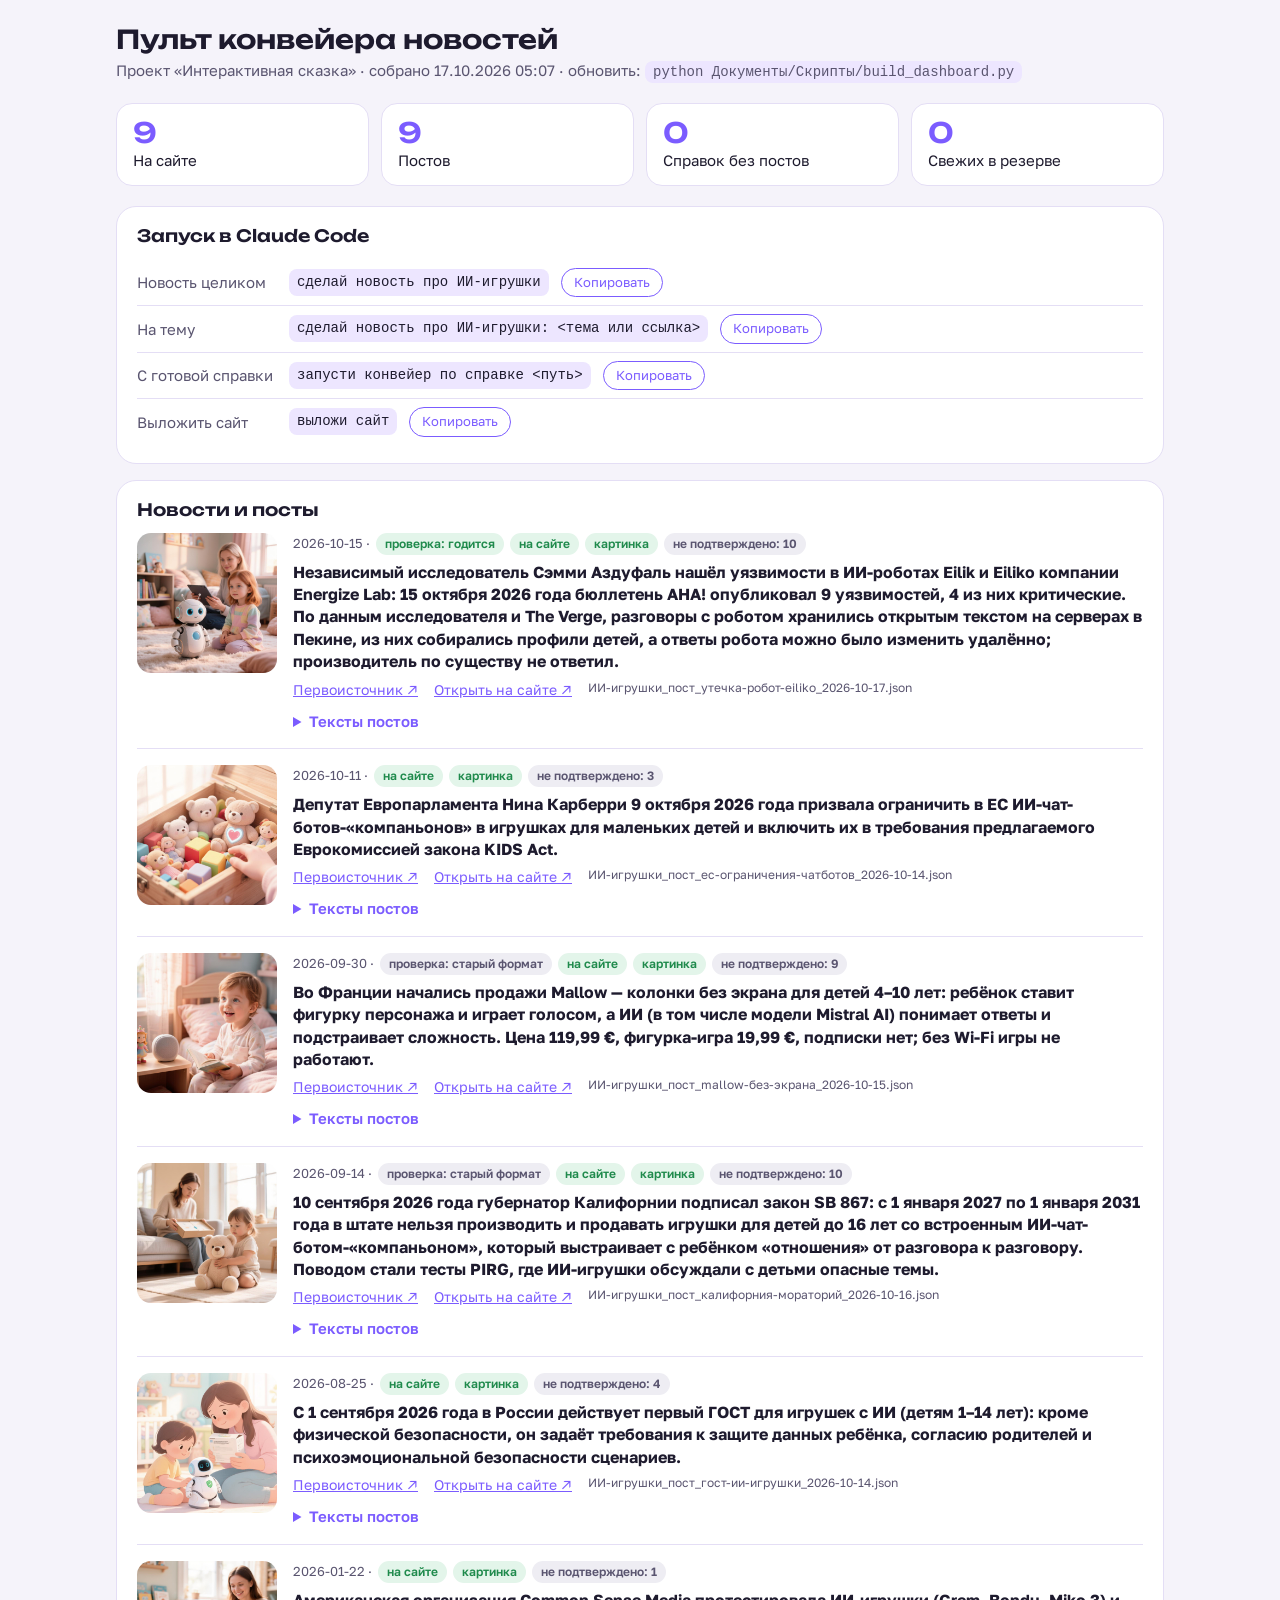
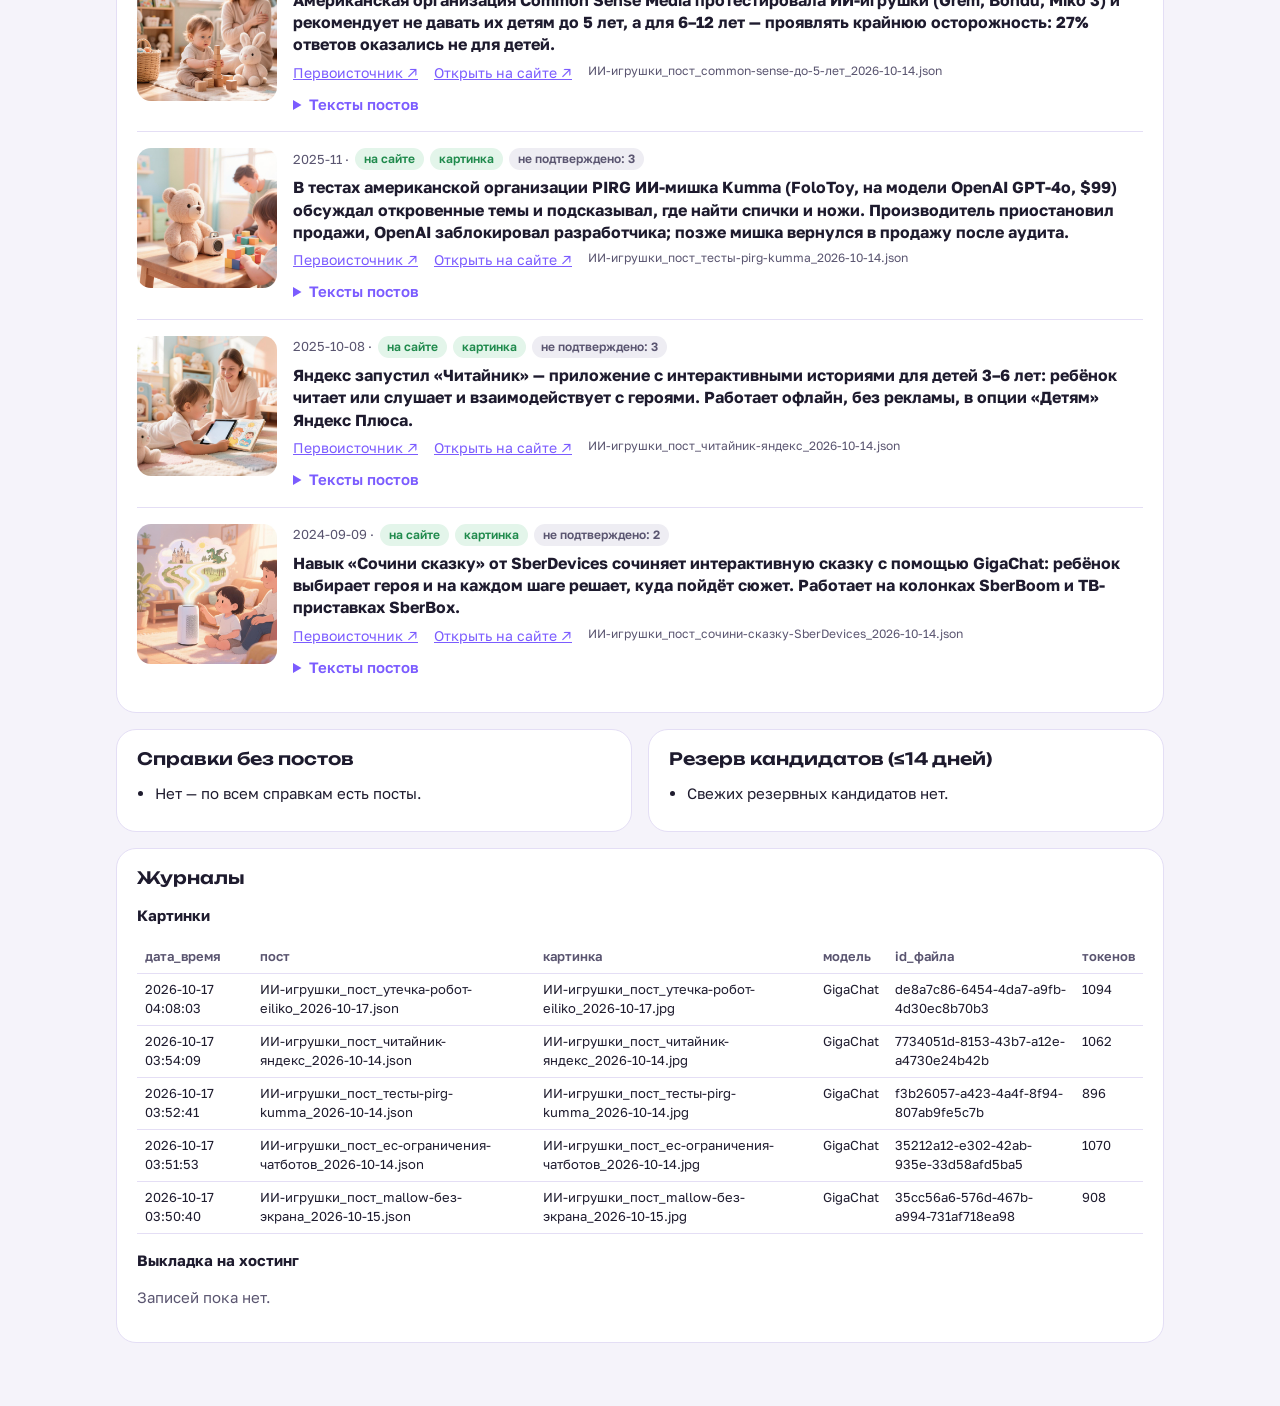
==== Разработка_Игрушка-джойстик/Результат/Пульт-конвейера.html @ ac9fbd94 "Конвейер новостей об ИИ-игрушках: агенты, скиллы, скрипты, сайт, пульт Co-Authored-By: Claude Opus 5" ====
<!doctype html>
<html lang="ru">
<head>
<meta charset="utf-8">
<meta name="viewport" content="width=device-width, initial-scale=1">
<title>Пульт конвейера новостей</title>
<link rel="preconnect" href="https://fonts.googleapis.com">
<link href="https://fonts.googleapis.com/css2?family=Golos+Text:wght@400;600&family=Unbounded:wght@600&display=swap" rel="stylesheet">
<style>
:root {
  --ink: #1E1B2E; --ink-soft: #5A5570; --paper: #FFFFFF; --mist: #F5F3FA; --line: #E4DEF5;
  --violet: #7B5CFF; --lav: #EDE6FF;
  --ok: #1F8A4C; --ok-bg: #E3F5EA; --warn: #9A5B00; --warn-bg: #FFF1D6; --bad: #B42318; --bad-bg: #FDE7E5;
  --muted-bg: #EEEDF3;
}
@media (prefers-color-scheme: dark) {
  :root {
    --ink: #ECE9F6; --ink-soft: #ABA5C2; --paper: #16141F; --mist: #1F1C2B; --line: #322E44;
    --violet: #A894FF; --lav: #2A2442;
    --ok: #6FD39A; --ok-bg: #173325; --warn: #F2C26B; --warn-bg: #3A2C12; --bad: #FF8A80; --bad-bg: #3D1A18; --muted-bg: #2A2737;
  }
}
* { box-sizing: border-box; }
body { margin: 0; background: var(--mist); color: var(--ink); font: 400 15px/1.5 "Golos Text", "Segoe UI", sans-serif; }
.wrap { max-width: 1080px; margin: 0 auto; padding: 24px 16px 48px; }
header h1 { font: 600 26px/1.2 "Unbounded", "Arial Black", sans-serif; margin: 0 0 4px; }
.muted, small, .file { color: var(--ink-soft); }
.file { font-size: 12px; }
.stats { display: grid; grid-template-columns: repeat(auto-fit, minmax(150px, 1fr)); gap: 12px; margin: 20px 0; }
.stat { background: var(--paper); border: 1px solid var(--line); border-radius: 16px; padding: 14px 16px; }
.stat b { display: block; font: 600 28px/1.1 "Unbounded", sans-serif; color: var(--violet); }
section { background: var(--paper); border: 1px solid var(--line); border-radius: 20px; padding: 18px 20px; margin: 16px 0; }
section > h2 { font: 600 17px/1.3 "Unbounded", sans-serif; margin: 0 0 12px; }
.cmd { display: flex; flex-wrap: wrap; align-items: center; gap: 8px 12px; padding: 8px 0; border-top: 1px solid var(--line); }
.cmd:first-of-type { border-top: 0; }
.cmd span { min-width: 140px; color: var(--ink-soft); }
code { background: var(--lav); padding: 3px 8px; border-radius: 8px; font-size: 14px; overflow-wrap: anywhere; }
.news { display: grid; grid-template-columns: 140px 1fr; gap: 16px; padding: 16px 0; border-top: 1px solid var(--line); }
.news:first-of-type { border-top: 0; padding-top: 0; }
.thumb { width: 140px; height: 140px; object-fit: cover; border-radius: 14px; display: block; }
.thumb--empty { display: grid; place-items: center; background: var(--muted-bg); color: var(--ink-soft); font-size: 13px; }
.news h3 { margin: 6px 0; font-size: 16px; line-height: 1.4; }
.news__meta { display: flex; flex-wrap: wrap; gap: 6px; align-items: center; font-size: 13px; color: var(--ink-soft); }
.news__links { display: flex; flex-wrap: wrap; gap: 6px 16px; font-size: 14px; }
a { color: var(--violet); }
.pill { display: inline-block; padding: 2px 9px; border-radius: 999px; font-size: 12px; font-weight: 600; white-space: nowrap; }
.pill--ok { background: var(--ok-bg); color: var(--ok); }
.pill--warn { background: var(--warn-bg); color: var(--warn); }
.pill--bad { background: var(--bad-bg); color: var(--bad); }
.pill--muted { background: var(--muted-bg); color: var(--ink-soft); }
details { margin-top: 10px; }
summary { cursor: pointer; color: var(--violet); font-weight: 600; }
.platform { margin-top: 10px; border: 1px solid var(--line); border-radius: 12px; overflow: hidden; }
.platform__head { display: flex; align-items: center; gap: 10px; padding: 8px 12px; background: var(--mist); }
.platform__head .copy { margin-left: auto; }
.platform__text { margin: 0; padding: 12px; white-space: pre-wrap; font: inherit; font-size: 14px; max-height: 320px; overflow: auto; }
.copy { font: inherit; font-size: 13px; padding: 4px 12px; border-radius: 999px; border: 1px solid var(--violet); background: transparent; color: var(--violet); cursor: pointer; }
.copy:hover { background: var(--lav); }
.copy.done { background: var(--violet); color: var(--paper); }
ul.list { margin: 0; padding-left: 18px; } ul.list li { margin: 8px 0; }
.cols { display: grid; grid-template-columns: 1fr 1fr; gap: 16px; }
.cols section { margin: 0; }
.table { overflow-x: auto; }
table { border-collapse: collapse; width: 100%; font-size: 13px; }
th, td { text-align: left; padding: 6px 8px; border-bottom: 1px solid var(--line); vertical-align: top; }
th { color: var(--ink-soft); font-weight: 600; }
h3 { font-size: 15px; }
@media (max-width: 720px) {
  .news { grid-template-columns: 1fr; }
  .thumb { width: 100%; height: 200px; }
  .cols { grid-template-columns: 1fr; }
}
</style>
</head>
<body>
<div class="wrap">
  <header>
    <h1>Пульт конвейера новостей</h1>
    <div class="muted">Проект «Интерактивная сказка» · собрано 17.10.2026 05:07 · обновить: <code>python Документы/Скрипты/build_dashboard.py</code></div>
  </header>
  <div class="stats"><div class="stat"><b>9</b><span>На сайте</span></div><div class="stat"><b>9</b><span>Постов</span></div><div class="stat"><b>0</b><span>Справок без постов</span></div><div class="stat"><b>0</b><span>Свежих в резерве</span></div></div>

  <section>
    <h2>Запуск в Claude Code</h2>
    <div class="cmd"><span>Новость целиком</span><code>сделай новость про ИИ-игрушки</code><button class="copy" type="button" data-copy-text="сделай новость про ИИ-игрушки">Копировать</button></div><div class="cmd"><span>На тему</span><code>сделай новость про ИИ-игрушки: &lt;тема или ссылка&gt;</code><button class="copy" type="button" data-copy-text="сделай новость про ИИ-игрушки: &lt;тема или ссылка&gt;">Копировать</button></div><div class="cmd"><span>С готовой справки</span><code>запусти конвейер по справке &lt;путь&gt;</code><button class="copy" type="button" data-copy-text="запусти конвейер по справке &lt;путь&gt;">Копировать</button></div><div class="cmd"><span>Выложить сайт</span><code>выложи сайт</code><button class="copy" type="button" data-copy-text="выложи сайт">Копировать</button></div>
  </section>

  <section>
    <h2>Новости и посты</h2>
    
    <article class="news">
      <a href="Посты/ИИ-игрушки_пост_утечка-робот-eiliko_2026-10-17.jpg" target="_blank"><img class="thumb" src="Посты/ИИ-игрушки_пост_утечка-робот-eiliko_2026-10-17.jpg" alt=""></a>
      <div class="news__body">
        <div class="news__meta">2026-10-15 · <span class="pill pill--ok">проверка: годится</span><span class="pill pill--ok">на сайте</span><span class="pill pill--ok">картинка</span><span class="pill pill--muted">не подтверждено: 10</span></div>
        <h3>Независимый исследователь Сэмми Аздуфаль нашёл уязвимости в ИИ-роботах Eilik и Eiliko компании Energize Lab: 15 октября 2026 года бюллетень AHA! опубликовал 9 уязвимостей, 4 из них критические. По данным исследователя и The Verge, разговоры с роботом хранились открытым текстом на серверах в Пекине, из них собирались профили детей, а ответы робота можно было изменить удалённо; производитель по существу не ответил.</h3>
        <div class="news__links"><a href="https://takeonme.org/cves/multiple-energizelab-eilik-eiliko-platform-vulnerabilities/" target="_blank" rel="noopener">Первоисточник ↗</a><a href="Сайт/news.html#eiliko" target="_blank">Открыть на сайте ↗</a>
          <span class="file">ИИ-игрушки_пост_утечка-робот-eiliko_2026-10-17.json</span></div>
        <details><summary>Тексты постов</summary><div class="platform"><div class="platform__head"><b>Telegram</b><span class="pill pill--bad">995 / 950</span><button class="copy" type="button" data-copy>Копировать</button></div><pre class="platform__text">**Карманный ИИ-робот Eiliko: куда уходят разговоры ребёнка 🔓**

Исследователь Сэмми Аздуфаль изучил роботов Eilik и Eiliko компании Energize Lab (Китай). 15 октября бюллетень AHA! описал 9 уязвимостей, 4 — критические.

По данным исследователя, всё сказанное роботу хранится открытым текстом на серверах в Пекине, а ночью сервер собирает из разговоров профиль: имя ребёнка, возраст, адрес, родственников. По данным The Verge, исследователь удалённо изменил ответы робота журналиста, и тот начал говорить неприемлемые для детей вещи.

Производитель по существу не ответил. По данным исследователя, на 13 октября закрыта лишь часть уязвимостей. Доказательств, что данные массово скачали посторонние, не опубликовано.

Совет: до покупки ИИ-игрушки узнайте, где её сервер и работает ли она без облака. Объясните ребёнку, что адрес, фамилию и «секреты» игрушке не рассказывают.

Источник: бюллетень AHA!, The Verge
https://takeonme.org/cves/multiple-energizelab-eilik-eiliko-platform-vulnerabilities/</pre></div><div class="platform"><div class="platform__head"><b>MAX</b><span class="pill pill--ok">870 / 1200</span><button class="copy" type="button" data-copy>Копировать</button></div><pre class="platform__text">**ИИ-робот Eiliko: разговоры детей — на серверах в Китае, по данным исследователя 🔓**

Исследователь Сэмми Аздуфаль изучил карманного робота Eiliko компании Energize Lab. 15 октября бюллетень AHA! описал 9 уязвимостей, 4 — критические.

По данным исследователя, разговоры с роботом хранятся открытым текстом в Пекине, а из них собирается профиль ребёнка: имя, возраст, адрес. По данным The Verge, ответы робота удалось изменить удалённо. Производитель по существу не ответил. Доказательств, что данные массово скачали посторонние, не опубликовано.

Совет: если у ребёнка есть игрушка с ИИ, узнайте, где её сервер, и проверьте, работает ли она без облака. Исследователь советует не рассказывать Eiliko ничего личного и отключить облачные разговоры.

Источник: бюллетень AHA!, The Verge
https://takeonme.org/cves/multiple-energizelab-eilik-eiliko-platform-vulnerabilities/</pre></div><div class="platform"><div class="platform__head"><b>ВКонтакте</b><span class="pill pill--ok">1456 / 1500</span><button class="copy" type="button" data-copy>Копировать</button></div><pre class="platform__text">Ребёнок делится с игрушкой секретами, а они, по данным исследователя, лежат открытым текстом на сервере в Пекине. Разбираем историю карманного ИИ-робота Eiliko 🔓

Eiliko — робот китайской компании Energize Lab, который разговаривает голосом через облачную нейросеть. Продаётся в том числе на Amazon, по данным итальянского издания iGizmo — для детей от 3 лет.

15 октября организация AHA!, которая регистрирует уязвимости, описала 9 таких «дыр» робота, 4 — критические. По данным исследователя Сэмми Аздуфаля, по ночам сервер собирает из разговоров профиль ребёнка: имя, возраст, адрес, родственники. При этом в политике конфиденциальности компании сказано, что голосовые записи удаляются сразу после обработки.

По данным The Verge, исследователь удалённо изменил «память» робота журналиста, и тот начал говорить неприемлемые для детей вещи.

Производитель по существу не ответил. По данным исследователя, на 13 октября закрыта лишь часть уязвимостей. Доказательств, что данные массово скачали посторонние, не опубликовано.

Наш совет: до покупки ИИ-игрушки узнайте, в какой стране её сервер и работает ли она без облака. Научите ребёнка не рассказывать игрушке адрес, фамилию и «секреты». И помните: игрушка — не замена живому разговору с вами.

А вы знаете, где хранятся разговоры игрушки вашего ребёнка?

Источник: бюллетень AHA!, The Verge

#ИИигрушки #умныеигрушки #детиитехнологии #приватность

#ИИигрушки #умныеигрушки #детиитехнологии #приватность</pre></div></details>
      </div>
    </article>
    <article class="news">
      <a href="Посты/ИИ-игрушки_пост_ес-ограничения-чатботов_2026-10-14.jpg" target="_blank"><img class="thumb" src="Посты/ИИ-игрушки_пост_ес-ограничения-чатботов_2026-10-14.jpg" alt=""></a>
      <div class="news__body">
        <div class="news__meta">2026-10-11 · <span class="pill pill--ok">на сайте</span><span class="pill pill--ok">картинка</span><span class="pill pill--muted">не подтверждено: 3</span></div>
        <h3>Депутат Европарламента Нина Карберри 9 октября 2026 года призвала ограничить в ЕС ИИ-чат-ботов-«компаньонов» в игрушках для маленьких детей и включить их в требования предлагаемого Еврокомиссией закона KIDS Act.</h3>
        <div class="news__links"><a href="https://www.anglocelt.ie/2026/10/11/carberry-calls-for-restrictions-on-ai-chatbots-in-childrens-toys/" target="_blank" rel="noopener">Первоисточник ↗</a><a href="Сайт/news.html#es-chatboty" target="_blank">Открыть на сайте ↗</a>
          <span class="file">ИИ-игрушки_пост_ес-ограничения-чатботов_2026-10-14.json</span></div>
        <details><summary>Тексты постов</summary><div class="platform"><div class="platform__head"><b>Telegram</b><span class="pill pill--ok">884 / 950</span><button class="copy" type="button" data-copy>Копировать</button></div><pre class="platform__text">**«ИИ не место в ящике с игрушками» — в Европе хотят ограничить чат-ботов в игрушках 🧸**

Депутат Европарламента Нина Карберри 9 октября призвала ввести в ЕС ограничения на продажу игрушек для маленьких детей со встроенными ИИ-чат-ботами-«компаньонами». Она предлагает распространить на них требования «безопасности по умолчанию» из готовящегося европейского закона о защите детей (KIDS Act).

Поводом стали тесты: по данным издания, некоторые ИИ-игрушки подсказывали, где дома найти ножи, а один ИИ-мишка вёл с ребёнком разговоры на откровенные темы.

Пока это лишь призыв, не закон. Но тренд понятен: ЕС, США и Россия ищут правила для ИИ-игрушек.

Что можно сделать уже сейчас:
— сами поговорите с игрушкой до того, как отдать её ребёнку;
— задайте «неудобные» вопросы и посмотрите, как она ответит;
— выбирайте модели с родительским контролем.

Источник: The Anglo-Celt, 11.10.2026</pre></div><div class="platform"><div class="platform__head"><b>MAX</b><span class="pill pill--ok">651 / 1200</span><button class="copy" type="button" data-copy>Копировать</button></div><pre class="platform__text">**В ЕС предлагают ограничить ИИ-чат-ботов в игрушках 🧸**

Депутат Европарламента Нина Карберри призвала запретить продавать маленьким детям игрушки со встроенными ИИ-«компаньонами». Поводом стали тесты, где игрушки обсуждали с детьми опасные и откровенные темы. Пока это призыв, не закон.

Риск в том, что маленький ребёнок воспринимает говорящую игрушку как друга и доверяет ей. Если фильтры слабые, «друг» может сказать то, чего детям слышать не стоит.

Совет: протестируйте ИИ-игрушку сами, прежде чем дарить её ребёнку.

Источник: The Anglo-Celt
https://www.anglocelt.ie/2026/10/11/carberry-calls-for-restrictions-on-ai-chatbots-in-childrens-toys/</pre></div><div class="platform"><div class="platform__head"><b>ВКонтакте</b><span class="pill pill--ok">1031 / 1500</span><button class="copy" type="button" data-copy>Копировать</button></div><pre class="platform__text">«ИИ не место в ящике с игрушками» — так заявила депутат Европарламента 🧸

Нина Карберри 9 октября предложила ограничить в ЕС продажу игрушек для маленьких детей со встроенными чат-ботами-«компаньонами». Это игрушки, которые разговаривают с ребёнком как друг. По её мнению, нынешние правила безопасности игрушек защищают от мелких деталей и химии, но не от рисков ИИ.

Поводом стали тесты: по данным издания, часть игрушек подсказывала, где найти ножи, а один ИИ-мишка обсуждал с ребёнком откровенные темы.

Пока это только призыв. Но мы видим, что тема созрела: в России с сентября действует ГОСТ для ИИ-игрушек, в США обсуждают запреты.

Наш совет простой: прежде чем отдать ИИ-игрушку ребёнку, поговорите с ней сами и задайте пару «неудобных» вопросов.

Как думаете, нужны ли запреты — или хватит родительского контроля?

Источник: https://www.anglocelt.ie/2026/10/11/carberry-calls-for-restrictions-on-ai-chatbots-in-childrens-toys/

#ИИигрушки #безопасностьдетей #детиитехнологии

#ИИигрушки #безопасностьдетей #детиитехнологии</pre></div></details>
      </div>
    </article>
    <article class="news">
      <a href="Посты/ИИ-игрушки_пост_mallow-без-экрана_2026-10-15.jpg" target="_blank"><img class="thumb" src="Посты/ИИ-игрушки_пост_mallow-без-экрана_2026-10-15.jpg" alt=""></a>
      <div class="news__body">
        <div class="news__meta">2026-09-30 · <span class="pill pill--muted">проверка: старый формат</span><span class="pill pill--ok">на сайте</span><span class="pill pill--ok">картинка</span><span class="pill pill--muted">не подтверждено: 9</span></div>
        <h3>Во Франции начались продажи Mallow — колонки без экрана для детей 4–10 лет: ребёнок ставит фигурку персонажа и играет голосом, а ИИ (в том числе модели Mistral AI) понимает ответы и подстраивает сложность. Цена 119,99 €, фигурка-игра 19,99 €, подписки нет; без Wi-Fi игры не работают.</h3>
        <div class="news__links"><a href="https://www.maddyness.com/2026/09/30/apres-avoir-leve-11-millions-deuros-cedric-o-devoile-enfin-mallow/" target="_blank" rel="noopener">Первоисточник ↗</a><a href="Сайт/news.html#mallow" target="_blank">Открыть на сайте ↗</a>
          <span class="file">ИИ-игрушки_пост_mallow-без-экрана_2026-10-15.json</span></div>
        <details><summary>Тексты постов</summary><div class="platform"><div class="platform__head"><b>Telegram</b><span class="pill pill--bad">974 / 950</span><button class="copy" type="button" data-copy>Копировать</button></div><pre class="platform__text">**Колонка без экрана, где ребёнок играет голосом с ИИ-персонажами 🎧**

Недавно во Франции начались продажи Mallow — колонки для аудиоигр для детей 4–10 лет. Ребёнок ставит на неё фигурку, и начинается приключение, квиз или мини-игра. Отвечает он голосом, а ИИ (в том числе модели Mistral AI) понимает ответы и подстраивает сложность.

Цена — 119,99 €, фигурка-игра — 19,99 €, подписки нет. Официальных продаж в России нет.

Важно:
— без Wi-Fi игры не работают, офлайн — только прослушивание и ночник;
— «голос не записывается и не хранится» — это заявление компании, в политике конфиденциальности про голос ничего нет;
— где обрабатывается голос и передаётся ли он Mistral, неизвестно;
— безопасность ответов ИИ независимо не проверялась.

Совет: перед покупкой любой голосовой ИИ-игрушки спросите, где хранятся записи и можно ли выключить микрофон.

Источник: Maddyness
https://www.maddyness.com/2026/09/30/apres-avoir-leve-11-millions-deuros-cedric-o-devoile-enfin-mallow/</pre></div><div class="platform"><div class="platform__head"><b>MAX</b><span class="pill pill--ok">784 / 1200</span><button class="copy" type="button" data-copy>Копировать</button></div><pre class="platform__text">**Mallow: аудиоигры с ИИ без экрана для детей 4–10 лет 🎧**

Во Франции недавно начались продажи колонки Mallow. Ребёнок ставит на неё фигурку персонажа и играет голосом: приключения, квизы, мини-игры. ИИ понимает ответы и подстраивает сложность. Цена — 119,99 €, фигурка — 19,99 €. В России официально не продаётся.

Минусы: без Wi-Fi игры не работают, а слова компании «голос не записывается и не хранится» пока не проверены — в политике конфиденциальности о голосе ничего нет. Неизвестно, где обрабатывается речь ребёнка и передаётся ли она Mistral AI.

Совет: выбирая голосовую ИИ-игрушку, ищите в документах прямой ответ — что происходит с записью голоса.

Источник: Maddyness
https://www.maddyness.com/2026/09/30/apres-avoir-leve-11-millions-deuros-cedric-o-devoile-enfin-mallow/</pre></div><div class="platform"><div class="platform__head"><b>ВКонтакте</b><span class="pill pill--ok">1429 / 1500</span><button class="copy" type="button" data-copy>Копировать</button></div><pre class="platform__text">Колонка без экрана, с которой ребёнок разговаривает, а ИИ ведёт игру. Во Франции такую уже продают — разбираемся, что важно знать родителям 🎧

Речь о Mallow — устройстве для детей 4–10 лет, продажи открылись недавно. Ребёнок ставит на колонку фигурку персонажа, и начинается аудиоигра: приключение, квиз, мини-игра или игра с питомцем. Отвечает он голосом, а ИИ (в том числе модели Mistral AI) понимает ответы и подстраивает сложность. Сюжеты, по словам компании, пишут детские авторы, а не нейросеть.

Что выглядит разумно: нет экрана и подписки. А если ребёнок скажет что-то тревожное, игра, по словам компании, остановится и посоветует обратиться к взрослому, которому он доверяет.

Что настораживает:
— без Wi-Fi игры не работают;
— обещание «голос не записывается и не хранится» — только слова компании, в политике конфиденциальности о голосе ни слова;
— где обрабатывается речь ребёнка и попадает ли она к Mistral, неизвестно;
— безопасность ответов ИИ никто независимо не проверял.

Цена — 119,99 €, каждая новая игра-фигурка — 19,99 €. В России официально не продаётся.

Наш совет: если будете выбирать похожую игрушку, ищите прямой ответ, что происходит с голосом ребёнка. И первые игры проходите вместе — колонка не заменит живой разговор.

А вы бы доверили ребёнку игрушку, которая его слушает?

Источник: Maddyness, Journal du Geek

#ИИигрушки #умныеигрушки #детиитехнологии

#ИИигрушки #умныеигрушки #детиитехнологии</pre></div></details>
      </div>
    </article>
    <article class="news">
      <a href="Посты/ИИ-игрушки_пост_калифорния-мораторий_2026-10-16.jpg" target="_blank"><img class="thumb" src="Посты/ИИ-игрушки_пост_калифорния-мораторий_2026-10-16.jpg" alt=""></a>
      <div class="news__body">
        <div class="news__meta">2026-09-14 · <span class="pill pill--muted">проверка: старый формат</span><span class="pill pill--ok">на сайте</span><span class="pill pill--ok">картинка</span><span class="pill pill--muted">не подтверждено: 10</span></div>
        <h3>10 сентября 2026 года губернатор Калифорнии подписал закон SB 867: с 1 января 2027 по 1 января 2031 года в штате нельзя производить и продавать игрушки для детей до 16 лет со встроенным ИИ-чат-ботом-«компаньоном», который выстраивает с ребёнком «отношения» от разговора к разговору. Поводом стали тесты PIRG, где ИИ-игрушки обсуждали с детьми опасные темы.</h3>
        <div class="news__links"><a href="https://sd18.senate.ca.gov/news/first-nation-ai-toy-moratorium-signed-law" target="_blank" rel="noopener">Первоисточник ↗</a><a href="Сайт/news.html#kaliforniya-moratorij" target="_blank">Открыть на сайте ↗</a>
          <span class="file">ИИ-игрушки_пост_калифорния-мораторий_2026-10-16.json</span></div>
        <details><summary>Тексты постов</summary><div class="platform"><div class="platform__head"><b>Telegram</b><span class="pill pill--bad">964 / 950</span><button class="copy" type="button" data-copy>Копировать</button></div><pre class="platform__text">**Калифорния на 4 года запретила ИИ-игрушки-«друзья» для детей до 16 лет ⚖️**

10 сентября губернатор подписал закон SB 867. С 1 января 2027 по 1 января 2031 года в штате нельзя производить и продавать игрушки для детей до 16 лет с чат-ботом-«компаньоном» — ИИ, который общается как человек и выстраивает с ребёнком «отношения» от разговора к разговору.

Поводом стали тесты PIRG: ИИ-игрушки обсуждали сексуальные темы и подсказывали, где найти спички и ножи. Ассоциация производителей игрушек США была против: по её мнению, запрет слишком широкий.

Закон действует только в Калифорнии, конкретные модели не названы.

Совет: проверьте, «дружит» ли игрушка с ребёнком — помнит прошлые разговоры, называет себя другом — или просто отвечает на вопросы. Именно первое законодатели сочли опасным. И уточните, хранит ли она записи голоса и историю диалогов.

Источник: офис сенатора Стива Падильи
https://sd18.senate.ca.gov/news/first-nation-ai-toy-moratorium-signed-law</pre></div><div class="platform"><div class="platform__head"><b>MAX</b><span class="pill pill--ok">751 / 1200</span><button class="copy" type="button" data-copy>Копировать</button></div><pre class="platform__text">**Калифорния запретила ИИ-игрушки-«компаньоны» для детей до 16 лет ⚖️**

Закон SB 867 подписан 10 сентября. С 1 января 2027 по 1 января 2031 года в штате нельзя производить и продавать игрушки для детей до 16 лет с ИИ, который общается как человек и выстраивает с ребёнком «отношения» от разговора к разговору.

Поводом стали тесты PIRG: ИИ-игрушки обсуждали с детьми сексуальные темы и подсказывали, где найти спички и ножи. Закон действует только в Калифорнии.

Совет: проверьте, помнит ли игрушка прошлые разговоры и называет ли себя другом ребёнка, а также где хранятся записи голоса. Именно такую «дружбу» законодатели сочли опасной.

Источник: офис сенатора Стива Падильи
https://sd18.senate.ca.gov/news/first-nation-ai-toy-moratorium-signed-law</pre></div><div class="platform"><div class="platform__head"><b>ВКонтакте</b><span class="pill pill--ok">1390 / 1500</span><button class="copy" type="button" data-copy>Копировать</button></div><pre class="platform__text">Игрушка, которая помнит каждый разговор с ребёнком и называет себя его другом. В Калифорнии такие игрушки для детей до 16 лет на 4 года уберут с прилавков. Разбираемся, что это значит для родителей 🧸

10 сентября 2026 года губернатор Гэвин Ньюсом подписал закон SB 867. С 1 января 2027 по 1 января 2031 года в штате нельзя производить и продавать детские игрушки со встроенным ИИ-«компаньоном». Так называют чат-бота, который общается как человек и выстраивает с ребёнком «отношения» от разговора к разговору.

Поводом стали тесты организации PIRG: ИИ-игрушки, в том числе мишка Kumma, обсуждали с детьми сексуальные темы и подсказывали, где найти спички и ножи. Ассоциация производителей игрушек США была против: по её мнению, запрет слишком широкий.

Юристы одной из фирм считают, что родительский контроль и фильтры игрушку из-под запрета не выводят. Но это их оценка, а не текст закона.

В России путь другой: не запрет, а требования через ГОСТ — мы о нём уже писали.

Наш совет: присмотритесь к игрушке ребёнка. Помнит ли она прошлые разговоры, называет ли себя другом? Где хранятся записи голоса и история диалогов? И помните: даже самая умная игрушка не заменит живого общения.

А как вы считаете: ИИ-игрушкам нужен запрет или строгие правила?

Источник: офис сенатора Стива Падильи, Ballard Spahr

#ИИигрушки #умныеигрушки #детиитехнологии

#ИИигрушки #умныеигрушки #детиитехнологии</pre></div></details>
      </div>
    </article>
    <article class="news">
      <a href="Посты/ИИ-игрушки_пост_гост-ии-игрушки_2026-10-14.jpg" target="_blank"><img class="thumb" src="Посты/ИИ-игрушки_пост_гост-ии-игрушки_2026-10-14.jpg" alt=""></a>
      <div class="news__body">
        <div class="news__meta">2026-08-25 · <span class="pill pill--ok">на сайте</span><span class="pill pill--ok">картинка</span><span class="pill pill--muted">не подтверждено: 4</span></div>
        <h3>С 1 сентября 2026 года в России действует первый ГОСТ для игрушек с ИИ (детям 1–14 лет): кроме физической безопасности, он задаёт требования к защите данных ребёнка, согласию родителей и психоэмоциональной безопасности сценариев.</h3>
        <div class="news__links"><a href="https://habr.com/ru/news/1074224/" target="_blank" rel="noopener">Первоисточник ↗</a><a href="Сайт/news.html#gost" target="_blank">Открыть на сайте ↗</a>
          <span class="file">ИИ-игрушки_пост_гост-ии-игрушки_2026-10-14.json</span></div>
        <details><summary>Тексты постов</summary><div class="platform"><div class="platform__head"><b>Telegram</b><span class="pill pill--ok">843 / 950</span><button class="copy" type="button" data-copy>Копировать</button></div><pre class="platform__text">**У ИИ-игрушек появился свой ГОСТ 🛡**

С 1 сентября 2026 года в России действует первый стандарт для игрушек с искусственным интеллектом. Он касается говорящих кукол, роботов, умных питомцев и других «умных» игрушек для детей от 1 до 14 лет. Разработала его Ассоциация предприятий индустрии детских товаров (АИДТ).

Что в нём важного для родителей:
— данные ребёнка собираются по минимуму и только с согласия родителей;
— отдельные правила для биометрии (голос, лицо);
— сценарии не должны пугать, вызывать тревогу, агрессию или чрезмерную привязанность к игрушке.

Оговорка: из публикаций не ясно, обязателен ли стандарт для всех производителей.

Что проверить при покупке:
— заявлено ли соответствие стандарту;
— какие данные игрушка собирает и куда отправляет;
— можно ли отключить запись и интернет.

Источники: Хабр, Life, КонсультантПлюс</pre></div><div class="platform"><div class="platform__head"><b>MAX</b><span class="pill pill--ok">622 / 1200</span><button class="copy" type="button" data-copy>Копировать</button></div><pre class="platform__text">**В России действует первый ГОСТ для ИИ-игрушек 🛡**

С 1 сентября 2026 года: игрушки с ИИ для детей 1–14 лет должны собирать минимум данных и только с согласия родителей, а их сценарии — не пугать и не формировать чрезмерную привязанность.

Для ребёнка это значит меньше рисков, что игрушка будет пугать, давить на эмоции или собирать лишнее о семье. Обязателен ли стандарт для всех производителей, из публикаций не ясно.

Совет: перед покупкой спросите продавца о соответствии стандарту и о том, куда уходят записи голоса. И заодно — можно ли отключить запись и интернет.

Источник: Хабр
https://habr.com/ru/news/1074224/</pre></div><div class="platform"><div class="platform__head"><b>ВКонтакте</b><span class="pill pill--ok">994 / 1500</span><button class="copy" type="button" data-copy>Копировать</button></div><pre class="platform__text">Говорящая кукла запоминает голос ребёнка — а кто решает, что она с ним сделает? Теперь — ГОСТ 🛡

С 1 сентября 2026 года в России действует первый стандарт для игрушек с искусственным интеллектом. Он охватывает говорящих кукол, роботов, умных питомцев и обучающие устройства для детей от 1 до 14 лет.

Главное:
— минимум данных о ребёнке и семье, только с согласия родителей;
— отдельные правила для биометрии;
— никаких сценариев, которые пугают, вызывают агрессию или сильную привязанность к игрушке;
— разработчикам рекомендуют привлекать детских психологов и педагогов.

Нам этот шаг кажется правильным: такая игрушка — уже не просто электроника. Но обязателен ли стандарт для всех, из публикаций не ясно, так что проверять игрушку всё равно придётся самим.

А вы обращаете внимание, какие данные собирает детская игрушка?

Источник: https://habr.com/ru/news/1074224/

#ИИигрушки #умныеигрушки #безопасностьдетей #детиитехнологии

#ИИигрушки #умныеигрушки #безопасностьдетей #детиитехнологии</pre></div></details>
      </div>
    </article>
    <article class="news">
      <a href="Посты/ИИ-игрушки_пост_common-sense-до-5-лет_2026-10-14.jpg" target="_blank"><img class="thumb" src="Посты/ИИ-игрушки_пост_common-sense-до-5-лет_2026-10-14.jpg" alt=""></a>
      <div class="news__body">
        <div class="news__meta">2026-01-22 · <span class="pill pill--ok">на сайте</span><span class="pill pill--ok">картинка</span><span class="pill pill--muted">не подтверждено: 1</span></div>
        <h3>Американская организация Common Sense Media протестировала ИИ-игрушки (Grem, Bondu, Miko 3) и рекомендует не давать их детям до 5 лет, а для 6–12 лет — проявлять крайнюю осторожность: 27% ответов оказались не для детей.</h3>
        <div class="news__links"><a href="https://www.commonsensemedia.org/press-releases/common-sense-media-warns-against-ai-toy-companions-after-research-reveals-safety-risks" target="_blank" rel="noopener">Первоисточник ↗</a><a href="Сайт/news.html#common-sense" target="_blank">Открыть на сайте ↗</a>
          <span class="file">ИИ-игрушки_пост_common-sense-до-5-лет_2026-10-14.json</span></div>
        <details><summary>Тексты постов</summary><div class="platform"><div class="platform__head"><b>Telegram</b><span class="pill pill--ok">761 / 950</span><button class="copy" type="button" data-copy>Копировать</button></div><pre class="platform__text">**ИИ-игрушки — не для малышей до 5 лет: вывод исследования 🧸**

Американская организация Common Sense Media протестировала ИИ-игрушки-«компаньоны» Grem, Bondu и Miko 3. Вывод: детям до 5 лет такие игрушки не давать, а для 6–12 лет — покупать с крайней осторожностью.

Почему:
— 27% ответов игрушек оказались неподходящими для детей;
— игрушки специально построены так, чтобы ребёнок к ним привязался;
— они собирают много данных о ребёнке прямо у него в комнате.

Малыши ещё верят, что игрушка «живая», поэтому особенно уязвимы.

Если ИИ-игрушка уже дома:
— держите её в общей комнате, а не в детской;
— проверьте настройки приватности и отключите лишнее;
— время от времени слушайте, о чём ребёнок с ней говорит.

Источник: Common Sense Media, 22.01.2026; KQED</pre></div><div class="platform"><div class="platform__head"><b>MAX</b><span class="pill pill--ok">652 / 1200</span><button class="copy" type="button" data-copy>Копировать</button></div><pre class="platform__text">**Детям до 5 лет — без ИИ-игрушек 🧸**

Common Sense Media проверила ИИ-игрушки Grem, Bondu и Miko 3: 27% ответов не подходили детям, игрушки формируют привязанность и собирают много данных. Рекомендация: до 5 лет — не давать, 6–12 лет — с крайней осторожностью.

Малыши ещё верят, что игрушка живая, поэтому легко привязываются к ней и делятся всем подряд. Лучшая «умная» игрушка в этом возрасте — та, с которой играет взрослый.

Совет: если игрушка уже есть, держите её в общей комнате.

Источник: Common Sense Media
https://www.commonsensemedia.org/press-releases/common-sense-media-warns-against-ai-toy-companions-after-research-reveals-safety-risks</pre></div><div class="platform"><div class="platform__head"><b>ВКонтакте</b><span class="pill pill--ok">979 / 1500</span><button class="copy" type="button" data-copy>Копировать</button></div><pre class="platform__text">Малыш верит, что плюшевый друг живой. А ИИ-игрушка этим пользуется — к такому выводу пришли исследователи 🧸

Американская организация Common Sense Media протестировала ИИ-игрушки Grem, Bondu и Miko 3. Итог: 27% ответов не подходили детям. Игрушки устроены так, чтобы ребёнок эмоционально привязался, и собирают много данных прямо в детской.

Рекомендация организации:
— детям до 5 лет ИИ-игрушки не давать;
— для 6–12 лет — покупать с крайней осторожностью.

По их же опросу, почти половина родителей уже купили или собираются купить ИИ-игрушку.

Мы согласны: для малышей лучшая «умная» игрушка — та, с которой играет взрослый. Кубики, книжки и живой разговор пока никто не превзошёл.

А в каком возрасте вы бы купили ребёнку ИИ-игрушку?

Источник: https://www.commonsensemedia.org/press-releases/common-sense-media-warns-against-ai-toy-companions-after-research-reveals-safety-risks

#ИИигрушки #безопасностьдетей #детиитехнологии

#ИИигрушки #безопасностьдетей #детиитехнологии</pre></div></details>
      </div>
    </article>
    <article class="news">
      <a href="Посты/ИИ-игрушки_пост_тесты-pirg-kumma_2026-10-14.jpg" target="_blank"><img class="thumb" src="Посты/ИИ-игрушки_пост_тесты-pirg-kumma_2026-10-14.jpg" alt=""></a>
      <div class="news__body">
        <div class="news__meta">2025-11 · <span class="pill pill--ok">на сайте</span><span class="pill pill--ok">картинка</span><span class="pill pill--muted">не подтверждено: 3</span></div>
        <h3>В тестах американской организации PIRG ИИ-мишка Kumma (FoloToy, на модели OpenAI GPT-4o, $99) обсуждал откровенные темы и подсказывал, где найти спички и ножи. Производитель приостановил продажи, OpenAI заблокировал разработчика; позже мишка вернулся в продажу после аудита.</h3>
        <div class="news__links"><a href="https://pirg.org/edfund/media-center/breaking-ai-toy-removed/" target="_blank" rel="noopener">Первоисточник ↗</a><a href="Сайт/news.html#pirg-kumma" target="_blank">Открыть на сайте ↗</a>
          <span class="file">ИИ-игрушки_пост_тесты-pirg-kumma_2026-10-14.json</span></div>
        <details><summary>Тексты постов</summary><div class="platform"><div class="platform__head"><b>Telegram</b><span class="pill pill--ok">817 / 950</span><button class="copy" type="button" data-copy>Копировать</button></div><pre class="platform__text">**Что рассказал детям ИИ-мишка — и почему его сняли с продажи 🧸**

Американская организация PIRG в ноябре 2025 года протестировала ИИ-игрушки. Плюшевый мишка Kumma от FoloToy ($99, работает на модели OpenAI GPT-4o) в тестах обсуждал откровенные темы и подсказывал, где найти спички и ножи.

После отчёта FoloToy приостановил продажи, а OpenAI заблокировал разработчика за нарушение правил. Через короткое время мишка вернулся в продажу — после «аудита безопасности».

Важно: это лабораторные тесты, а не реальные случаи с детьми. Но они показывают, что «детский» фильтр у чат-бота может не сработать.

Перед покупкой ИИ-игрушки:
— узнайте, на какой нейросети она работает;
— проверьте, есть ли родительский контроль и история разговоров;
— поговорите с игрушкой сами, прежде чем дарить.

Источник: PIRG, Fox News, CBC</pre></div><div class="platform"><div class="platform__head"><b>MAX</b><span class="pill pill--ok">621 / 1200</span><button class="copy" type="button" data-copy>Копировать</button></div><pre class="platform__text">**ИИ-мишка Kumma провалил проверку 🧸**

В тестах организации PIRG мишка на нейросети GPT-4o обсуждал откровенные темы и подсказывал, где найти ножи. Производитель приостановил продажи, OpenAI заблокировал разработчика. Позже мишка вернулся в продажу после аудита.

Это были лабораторные тесты, а не реальные случаи с детьми. Но вывод важный: «детский режим» у нейросети не гарантирует безопасных ответов.

Совет: прежде чем дарить ИИ-игрушку, поговорите с ней сами. Задайте пару «неудобных» вопросов и проверьте, есть ли родительский контроль.

Источник: PIRG
https://pirg.org/edfund/media-center/breaking-ai-toy-removed/</pre></div><div class="platform"><div class="platform__head"><b>ВКонтакте</b><span class="pill pill--ok">947 / 1500</span><button class="copy" type="button" data-copy>Копировать</button></div><pre class="platform__text">Милый плюшевый мишка, который в тестах объяснял, где найти спички и ножи. История, которую стоит знать перед покупкой ИИ-игрушки 🧸

В ноябре 2025 года американская организация PIRG проверила ИИ-игрушки. Мишка Kumma от FoloToy работает на нейросети GPT-4o и стоит $99. В тестах он обсуждал откровенные темы и подсказывал, где лежат опасные предметы.

Реакция была быстрой: производитель приостановил продажи всех игрушек, OpenAI заблокировал разработчика. Но через короткое время мишка снова появился в продаже.

Это были тесты, а не реальные случаи с детьми. И всё же вывод для нас один: «детский режим» у нейросети — не гарантия.

Поэтому мы бы перед покупкой сами поговорили с игрушкой и проверили, есть ли родительский контроль.

А вы стали бы покупать ребёнку игрушку с чат-ботом?

Источник: https://pirg.org/edfund/media-center/breaking-ai-toy-removed/

#ИИигрушки #безопасностьдетей #умныеигрушки

#ИИигрушки #безопасностьдетей #умныеигрушки</pre></div></details>
      </div>
    </article>
    <article class="news">
      <a href="Посты/ИИ-игрушки_пост_читайник-яндекс_2026-10-14.jpg" target="_blank"><img class="thumb" src="Посты/ИИ-игрушки_пост_читайник-яндекс_2026-10-14.jpg" alt=""></a>
      <div class="news__body">
        <div class="news__meta">2025-10-08 · <span class="pill pill--ok">на сайте</span><span class="pill pill--ok">картинка</span><span class="pill pill--muted">не подтверждено: 3</span></div>
        <h3>Яндекс запустил «Читайник» — приложение с интерактивными историями для детей 3–6 лет: ребёнок читает или слушает и взаимодействует с героями. Работает офлайн, без рекламы, в опции «Детям» Яндекс Плюса.</h3>
        <div class="news__links"><a href="https://godliteratury.ru/articles/2025/10/08/novoe-prilozhenie-chitajnik-iandeks-pliusa-pomozhet-zainteresovat-rebenka-knigami" target="_blank" rel="noopener">Первоисточник ↗</a><a href="Сайт/news.html#chitajnik" target="_blank">Открыть на сайте ↗</a>
          <span class="file">ИИ-игрушки_пост_читайник-яндекс_2026-10-14.json</span></div>
        <details><summary>Тексты постов</summary><div class="platform"><div class="platform__head"><b>Telegram</b><span class="pill pill--ok">833 / 950</span><button class="copy" type="button" data-copy>Копировать</button></div><pre class="platform__text">**Как подружить дошкольника с книгой через экран 📚**

В опции «Детям» Яндекс Плюса появился «Читайник» — приложение с интерактивными историями для детей 3–6 лет. Ребёнок читает или слушает сказку и помогает героям: катит мяч, светит фонариком, разгадывает загадки, проходит лабиринты.

Есть знакомые персонажи (например, из мультфильма «Буба»), комиксный формат и озвучка. Работает без интернета и без рекламы. iOS и Android, бесплатно для подписчиков Плюса с опцией «Детям».

Разработчики обещают развитие внимания, памяти и речи — но это их заявление, исследований они не приводят.

Как использовать с пользой:
— проходите истории вместе, особенно первые;
— после экрана возьмите бумажную книгу про тех же героев;
— договоритесь о времени: 15–20 минут, потом перерыв.

Источник: «Год литературы», «Российская газета» (октябрь 2025)</pre></div><div class="platform"><div class="platform__head"><b>MAX</b><span class="pill pill--ok">640 / 1200</span><button class="copy" type="button" data-copy>Копировать</button></div><pre class="platform__text">**«Читайник»: интерактивные книжки для детей 3–6 лет 📚**

Приложение от Яндекс Плюса: ребёнок читает или слушает истории и помогает героям — разгадывает загадки, проходит лабиринты. Работает офлайн, без рекламы, входит в опцию «Детям».

Для тех, кто только учится читать, это мягкий вход в книги: короткие тексты, знакомые герои, простые задания. Обещания про развитие памяти и речи — со слов разработчиков.

Совет: первые истории проходите вместе, а потом закрепляйте бумажной книгой.

Источник: «Год литературы»
https://godliteratury.ru/articles/2025/10/08/novoe-prilozhenie-chitajnik-iandeks-pliusa-pomozhet-zainteresovat-rebenka-knigami</pre></div><div class="platform"><div class="platform__head"><b>ВКонтакте</b><span class="pill pill--ok">1027 / 1500</span><button class="copy" type="button" data-copy>Копировать</button></div><pre class="platform__text">Можно ли приучить дошкольника к книгам с помощью планшета? Яндекс считает, что да 📚

В опции «Детям» Яндекс Плюса появилось приложение «Читайник». Это интерактивные истории для детей 3–6 лет: ребёнок читает или слушает и участвует в сюжете — катит мяч, светит фонариком, разгадывает загадки. Есть знакомые герои мультфильмов, комиксный формат и озвучка.

Плюсы: работает без интернета, без рекламы, подходит тем, кто только учится читать. Минус очевиден — это всё-таки экран.

Обещания «развивает внимание, память и речь» — со слов разработчиков, исследований не приводится.

Наш совет: используйте приложение как мостик к бумажной книге, а не замену ей. Прошли историю — найдите книжку про тех же героев и почитайте вместе.

А как вы приучаете ребёнка к чтению: с экраном или без?

Источник: https://godliteratury.ru/articles/2025/10/08/novoe-prilozhenie-chitajnik-iandeks-pliusa-pomozhet-zainteresovat-rebenka-knigami

#детскоечтение #интерактивныесказки #детиитехнологии

#детскоечтение #интерактивныесказки #детиитехнологии</pre></div></details>
      </div>
    </article>
    <article class="news">
      <a href="Посты/ИИ-игрушки_пост_сочини-сказку-SberDevices_2026-10-14.jpg" target="_blank"><img class="thumb" src="Посты/ИИ-игрушки_пост_сочини-сказку-SberDevices_2026-10-14.jpg" alt=""></a>
      <div class="news__body">
        <div class="news__meta">2024-09-09 · <span class="pill pill--ok">на сайте</span><span class="pill pill--ok">картинка</span><span class="pill pill--muted">не подтверждено: 2</span></div>
        <h3>Навык «Сочини сказку» от SberDevices сочиняет интерактивную сказку с помощью GigaChat: ребёнок выбирает героя и на каждом шаге решает, куда пойдёт сюжет. Работает на колонках SberBoom и ТВ-приставках SberBox.</h3>
        <div class="news__links"><a href="https://habr.com/ru/companies/sberdevices/articles/841878/" target="_blank" rel="noopener">Первоисточник ↗</a><a href="Сайт/news.html#sber-skazka" target="_blank">Открыть на сайте ↗</a>
          <span class="file">ИИ-игрушки_пост_сочини-сказку-SberDevices_2026-10-14.json</span></div>
        <details><summary>Тексты постов</summary><div class="platform"><div class="platform__head"><b>Telegram</b><span class="pill pill--ok">866 / 950</span><button class="copy" type="button" data-copy>Копировать</button></div><pre class="platform__text">**Сказка, где ребёнок сам решает, что будет дальше 🐉**

У SberDevices есть навык «Сочини сказку» для умных колонок SberBoom и приставок SberBox. Ребёнок выбирает героя, а нейросеть GigaChat сочиняет историю. На каждом из 5–8 шагов предлагают два варианта сюжета — малыш выбирает, куда пойдёт герой. На экранах картинки рисует нейросеть Kandinsky.

Возраст — 6–9 лет. Готовую сказку можно сохранить.

По данным компании, в тестах интерактив детям понравился больше, чем готовые сказки. А ещё в навыке есть фильтр контента — разработчики признают, что дети активно проверяют его на прочность.

Что стоит сделать родителям:
— первые сказки послушайте вместе с ребёнком;
— обсудите сюжет: почему выбрал этот путь;
— помните, что колонка слышит, что говорят в комнате.

Источник: блог SberDevices на Хабре (2024)
https://habr.com/ru/companies/sberdevices/articles/841878/</pre></div><div class="platform"><div class="platform__head"><b>MAX</b><span class="pill pill--ok">621 / 1200</span><button class="copy" type="button" data-copy>Копировать</button></div><pre class="platform__text">**Нейросеть сочиняет сказку вместе с ребёнком 🐉**

Навык «Сочини сказку» на колонках SberBoom и приставках SberBox: ребёнок выбирает героя, GigaChat сочиняет историю, а на каждом шаге малыш решает, как пойдёт сюжет. Возраст — 6–9 лет.

Для ребёнка это тренировка воображения и умения выбирать: каждое решение меняет историю. Но нейросеть может предложить и неожиданный поворот, поэтому взрослому лучше быть рядом.

Совет: первые сказки слушайте вместе и обсуждайте выбор ребёнка — так ИИ-сказка становится поводом поговорить.

Источник: блог SberDevices на Хабре
https://habr.com/ru/companies/sberdevices/articles/841878/</pre></div><div class="platform"><div class="platform__head"><b>ВКонтакте</b><span class="pill pill--ok">919 / 1500</span><button class="copy" type="button" data-copy>Копировать</button></div><pre class="platform__text">Ребёнок сам решает, победит герой дракона или подружится с ним — а нейросеть тут же дописывает сказку 🐉

Так работает навык «Сочини сказку» от SberDevices. Он есть на колонках SberBoom и ТВ-приставках SberBox. Ребёнок выбирает героя, нейросеть GigaChat сочиняет историю, а на каждом шаге предлагает два варианта продолжения. Сказка длится 5–8 шагов, её можно сохранить. Рассчитан навык на детей 6–9 лет.

По данным самой компании, интерактивный формат детям интереснее обычного прослушивания. Независимых исследований пока нет.

Мы бы советовали первые сказки слушать вместе: обсуждать выбор ребёнка и следить, что предлагает нейросеть. Фильтр контента есть, но живой взрослый рядом надёжнее.

А ваши дети уже сочиняли сказки с голосовым помощником?

Источник: https://habr.com/ru/companies/sberdevices/articles/841878/

#ИИигрушки #интерактивныесказки #детиитехнологии

#ИИигрушки #интерактивныесказки #детиитехнологии</pre></div></details>
      </div>
    </article>
  </section>

  <div class="cols">
    <section><h2>Справки без постов</h2><ul class="list"><li>Нет — по всем справкам есть посты.</li></ul></section>
    <section><h2>Резерв кандидатов (≤14 дней)</h2><ul class="list"><li>Свежих резервных кандидатов нет.</li></ul></section>
  </div>

  <section>
    <h2>Журналы</h2>
    <h3>Картинки</h3><div class='table'><table><tr><th>дата_время</th><th>пост</th><th>картинка</th><th>модель</th><th>id_файла</th><th>токенов</th></tr><tr><td>2026-10-17 04:08:03</td><td>ИИ-игрушки_пост_утечка-робот-eiliko_2026-10-17.json</td><td>ИИ-игрушки_пост_утечка-робот-eiliko_2026-10-17.jpg</td><td>GigaChat</td><td>de8a7c86-6454-4da7-a9fb-4d30ec8b70b3</td><td>1094</td></tr><tr><td>2026-10-17 03:54:09</td><td>ИИ-игрушки_пост_читайник-яндекс_2026-10-14.json</td><td>ИИ-игрушки_пост_читайник-яндекс_2026-10-14.jpg</td><td>GigaChat</td><td>7734051d-8153-43b7-a12e-a4730e24b42b</td><td>1062</td></tr><tr><td>2026-10-17 03:52:41</td><td>ИИ-игрушки_пост_тесты-pirg-kumma_2026-10-14.json</td><td>ИИ-игрушки_пост_тесты-pirg-kumma_2026-10-14.jpg</td><td>GigaChat</td><td>f3b26057-a423-4a4f-8f94-807ab9fe5c7b</td><td>896</td></tr><tr><td>2026-10-17 03:51:53</td><td>ИИ-игрушки_пост_ес-ограничения-чатботов_2026-10-14.json</td><td>ИИ-игрушки_пост_ес-ограничения-чатботов_2026-10-14.jpg</td><td>GigaChat</td><td>35212a12-e302-42ab-935e-33d58afd5ba5</td><td>1070</td></tr><tr><td>2026-10-17 03:50:40</td><td>ИИ-игрушки_пост_mallow-без-экрана_2026-10-15.json</td><td>ИИ-игрушки_пост_mallow-без-экрана_2026-10-15.jpg</td><td>GigaChat</td><td>35cc56a6-576d-467b-a994-731af718ea98</td><td>908</td></tr></table></div><h3>Выкладка на хостинг</h3><p class='muted'>Записей пока нет.</p>
  </section>
</div>
<script>
function copyText(text, btn) {
  const done = () => { const t = btn.textContent; btn.textContent = "Скопировано"; btn.classList.add("done");
    setTimeout(() => { btn.textContent = t; btn.classList.remove("done"); }, 1500); };
  if (navigator.clipboard && window.isSecureContext) {
    navigator.clipboard.writeText(text).then(done, () => fallback(text) && done());
  } else if (fallback(text)) { done(); }
}
function fallback(text) {
  const ta = document.createElement("textarea"); ta.value = text; ta.style.position = "fixed"; ta.style.opacity = "0";
  document.body.appendChild(ta); ta.select();
  let ok = false; try { ok = document.execCommand("copy"); } catch (e) {}
  ta.remove(); return ok;
}
document.addEventListener("click", (ev) => {
  const btn = ev.target.closest(".copy"); if (!btn) return;
  const text = btn.dataset.copyText ?? btn.closest(".platform").querySelector(".platform__text").textContent;
  copyText(text, btn);
});
</script>
</body>
</html>
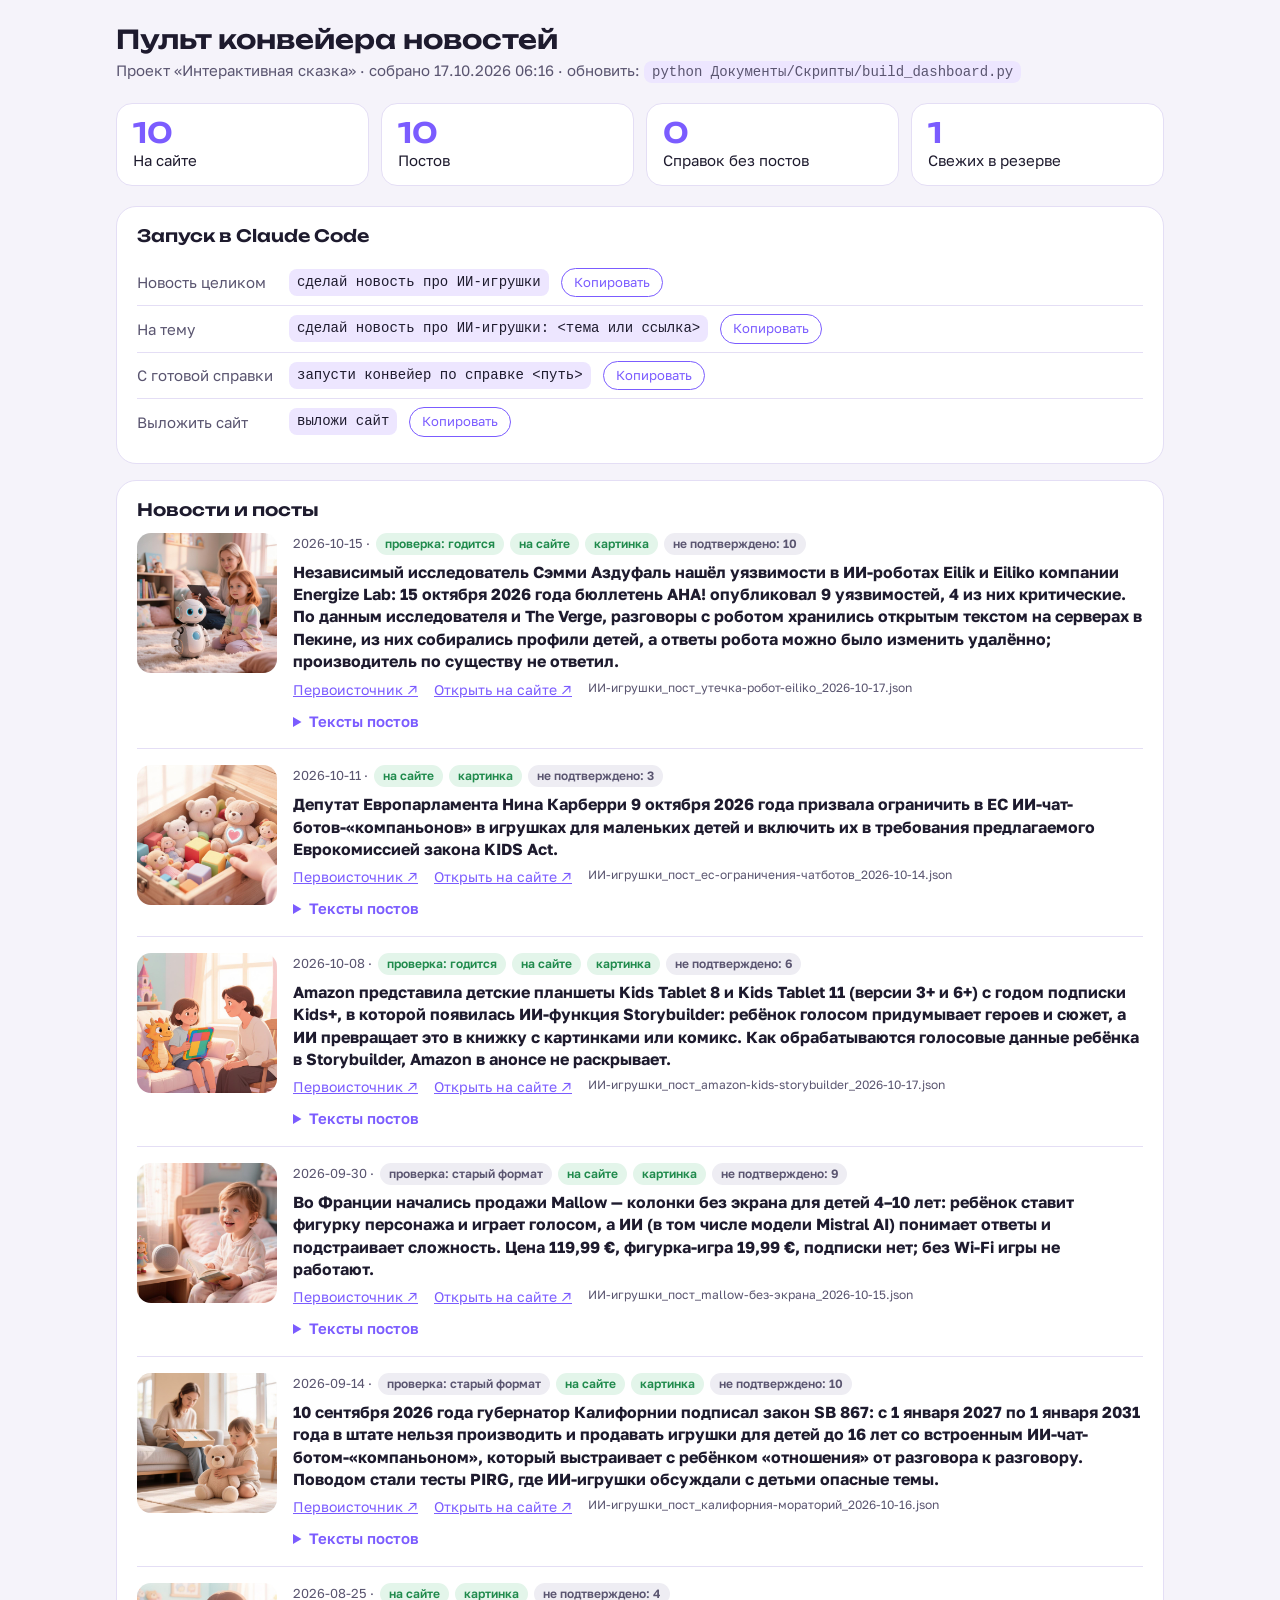
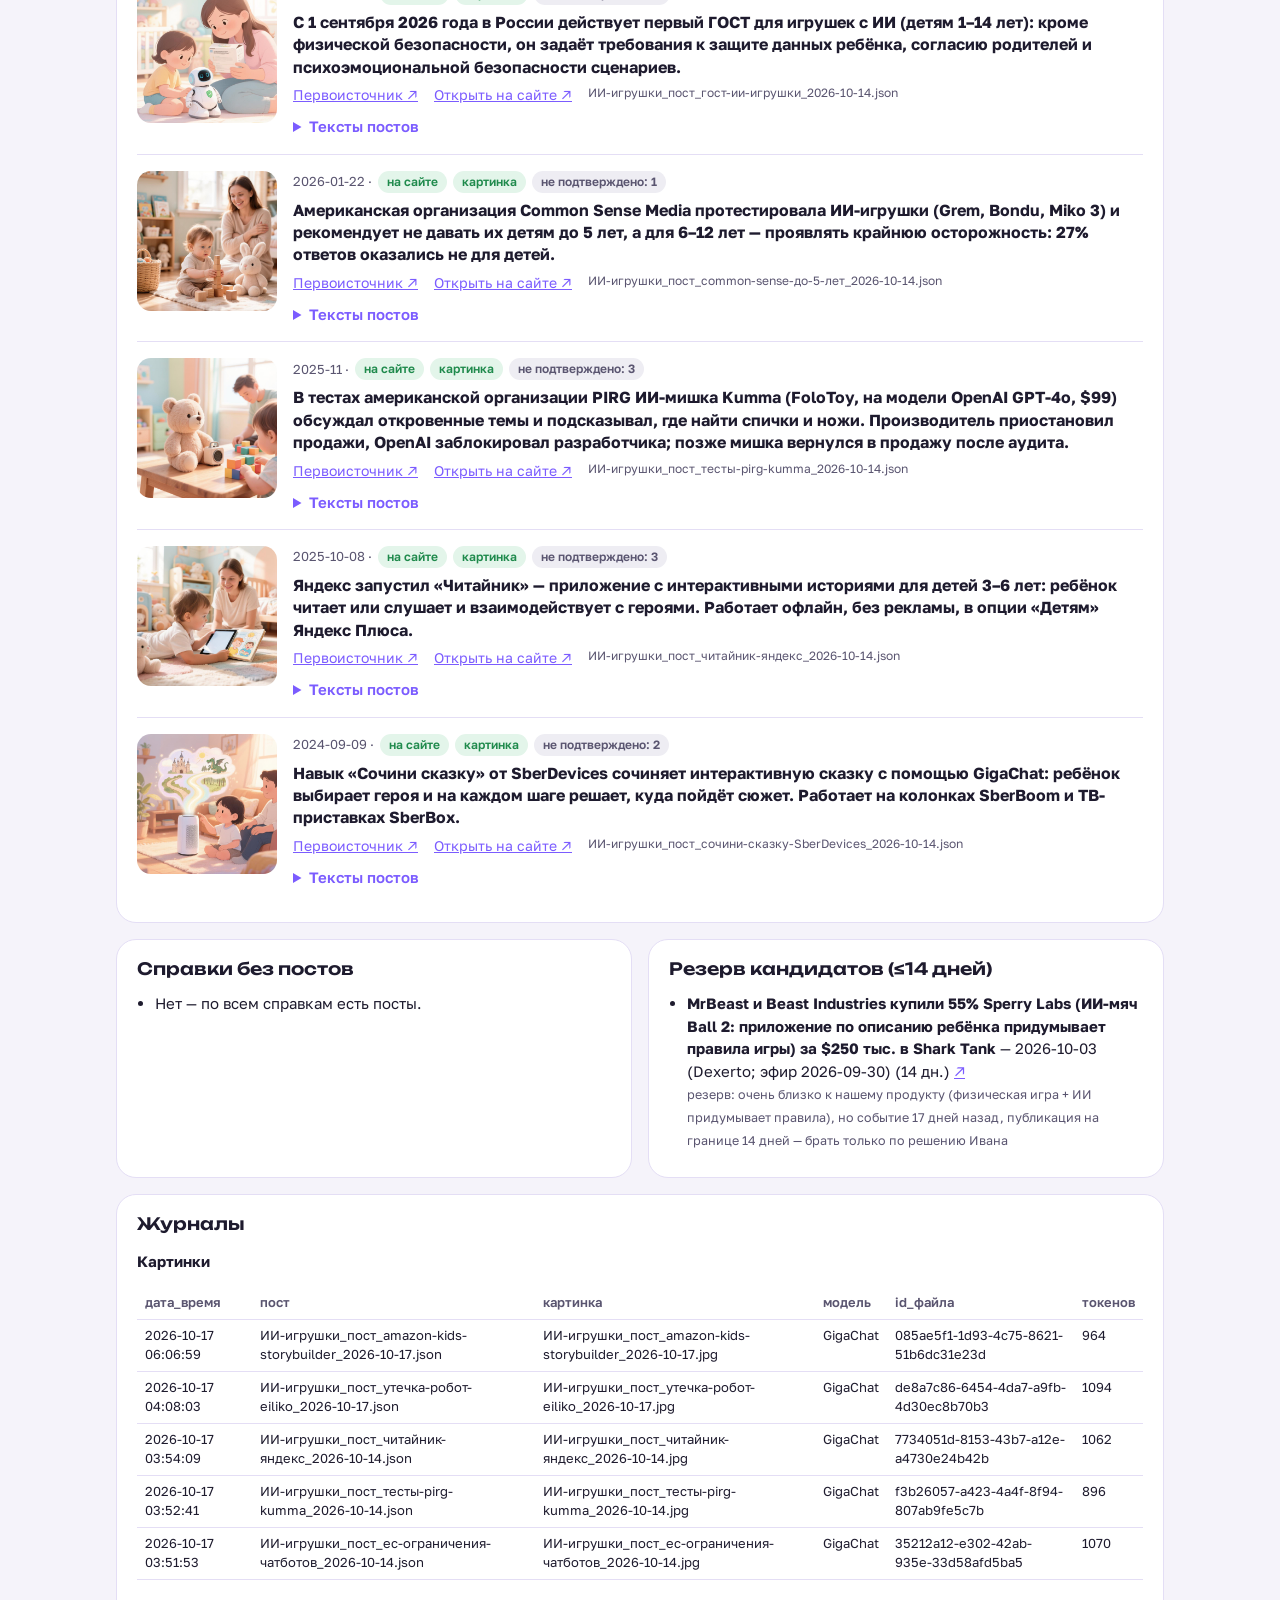
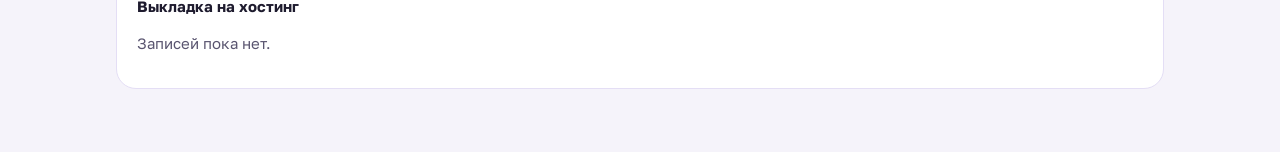
==== commit d488e1f6: "Демо полного прогона со скриншотами в README; новость Amazon Kids Storybuilder; картинки у всех ново" ====
--- a/Разработка_Игрушка-джойстик/Результат/Пульт-конвейера.html
+++ b/Разработка_Игрушка-джойстик/Результат/Пульт-конвейера.html
@@ -76,9 +76,9 @@
 <div class="wrap">
   <header>
     <h1>Пульт конвейера новостей</h1>
-    <div class="muted">Проект «Интерактивная сказка» · собрано 17.10.2026 05:07 · обновить: <code>python Документы/Скрипты/build_dashboard.py</code></div>
+    <div class="muted">Проект «Интерактивная сказка» · собрано 17.10.2026 06:16 · обновить: <code>python Документы/Скрипты/build_dashboard.py</code></div>
   </header>
-  <div class="stats"><div class="stat"><b>9</b><span>На сайте</span></div><div class="stat"><b>9</b><span>Постов</span></div><div class="stat"><b>0</b><span>Справок без постов</span></div><div class="stat"><b>0</b><span>Свежих в резерве</span></div></div>
+  <div class="stats"><div class="stat"><b>10</b><span>На сайте</span></div><div class="stat"><b>10</b><span>Постов</span></div><div class="stat"><b>0</b><span>Справок без постов</span></div><div class="stat"><b>1</b><span>Свежих в резерве</span></div></div>
 
   <section>
     <h2>Запуск в Claude Code</h2>
@@ -185,6 +185,62 @@
       </div>
     </article>
     <article class="news">
+      <a href="Посты/ИИ-игрушки_пост_amazon-kids-storybuilder_2026-10-17.jpg" target="_blank"><img class="thumb" src="Посты/ИИ-игрушки_пост_amazon-kids-storybuilder_2026-10-17.jpg" alt=""></a>
+      <div class="news__body">
+        <div class="news__meta">2026-10-08 · <span class="pill pill--ok">проверка: годится</span><span class="pill pill--ok">на сайте</span><span class="pill pill--ok">картинка</span><span class="pill pill--muted">не подтверждено: 6</span></div>
+        <h3>Amazon представила детские планшеты Kids Tablet 8 и Kids Tablet 11 (версии 3+ и 6+) с годом подписки Kids+, в которой появилась ИИ-функция Storybuilder: ребёнок голосом придумывает героев и сюжет, а ИИ превращает это в книжку с картинками или комикс. Как обрабатываются голосовые данные ребёнка в Storybuilder, Amazon в анонсе не раскрывает.</h3>
+        <div class="news__links"><a href="https://www.aboutamazon.com/news/devices/new-amazon-kids-tablets" target="_blank" rel="noopener">Первоисточник ↗</a><a href="Сайт/news.html#amazon-kids-storybuilder" target="_blank">Открыть на сайте ↗</a>
+          <span class="file">ИИ-игрушки_пост_amazon-kids-storybuilder_2026-10-17.json</span></div>
+        <details><summary>Тексты постов</summary><div class="platform"><div class="platform__head"><b>Telegram</b><span class="pill pill--ok">928 / 950</span><button class="copy" type="button" data-copy>Копировать</button></div><pre class="platform__text">**Планшет, который превращает сказку ребёнка в книжку** 📚
+
+8 октября Amazon представила детские планшеты Kids Tablet 8 и Kids Tablet 11 — версии для детей 3+ и 6+. Цена в США — от $229,99 и $329,99, в комплекте год подписки Kids+. Внутри неё ИИ-функция Storybuilder: ребёнок голосом придумывает героев и сюжет, а ИИ делает из этого книжку или комикс.
+
+Это не ИИ-игрушка, а экранный планшет, но идея близкая: ребёнок сочиняет вместе с ИИ. Amazon заявляет о возрастных ограничителях, независимых тестов нет.
+
+Родители видят творения ребёнка в приложении. Но как хранятся голосовые записи Storybuilder, Amazon в анонсе не раскрыла.
+
+Совет: в похожих устройствах проверьте, где хранится голос ребёнка и можно ли его удалить. В России планшеты официально не продаются, языки Storybuilder не указаны.
+
+Источник: https://www.aboutamazon.com/news/devices/new-amazon-kids-tablets
+
+#ИИигрушки #детиитехнологии
+
+#ИИигрушки #детиитехнологии</pre></div><div class="platform"><div class="platform__head"><b>MAX</b><span class="pill pill--ok">1068 / 1200</span><button class="copy" type="button" data-copy>Копировать</button></div><pre class="platform__text">**Ребёнок придумывает сказку голосом, ИИ делает из неё книжку** 📚
+
+8 октября Amazon представила детские планшеты Kids Tablet 8 и Kids Tablet 11 в версиях для детей 3+ и 6+. В подписке Kids+ (первый год входит в комплект) появилась ИИ-функция Storybuilder: ребёнок голосом придумывает героев и сюжет, а ИИ превращает это в книжку с картинками или комикс.
+
+Это смежная тема: не ИИ-игрушка, а экранный планшет. Возрастные ограничители — по заявлению Amazon, независимых проверок пока нет.
+
+Цена в США — от $229,99 и $329,99, дальнейшая подписка Kids+ — от $7,99 в месяц для участников Prime и от $8,99 для остальных. В России планшеты официально не продаются, поддерживает ли Storybuilder русский язык — неизвестно.
+
+Совет: в приложении для родителей можно ставить лимиты экранного времени и одобрять каждую загрузку из Google Play. Но как хранятся голосовые записи Storybuilder, Amazon в анонсе не сообщила — с похожими устройствами сначала выясняйте именно это.
+
+Источник: Amazon, https://www.aboutamazon.com/news/devices/new-amazon-kids-tablets
+
+#ИИигрушки
+
+#ИИигрушки</pre></div><div class="platform"><div class="platform__head"><b>ВКонтакте</b><span class="pill pill--ok">1422 / 1500</span><button class="copy" type="button" data-copy>Копировать</button></div><pre class="platform__text">Ребёнок придумывает сказку голосом, а ИИ превращает её в книжку с картинками. Так работает новая функция в детских планшетах Amazon 📚
+
+8 октября Amazon представила Kids Tablet 8 и Kids Tablet 11 в версиях для детей 3+ и 6+. В США они стоят от $229,99 и $329,99, в комплекте — год подписки Kids+. В ней появилась ИИ-функция Storybuilder: ребёнок голосом придумывает героев, повороты сюжета и миры, а результат становится книжкой или комиксом.
+
+Оговоримся: это не ИИ-игрушка, а планшет с экраном. Но ребёнок не просто смотрит, а сочиняет вместе с ИИ. Amazon заявляет, что у функции есть ограничители по возрасту; независимых тестов пока нет.
+
+Чего мы не нашли в анонсе: как обрабатываются и хранятся голосовые записи ребёнка в Storybuilder. Для контекста: в 2023 году FTC и Минюст США обвинили Amazon в бессрочном хранении детских записей Alexa (по данным FTC). К новым планшетам это дело не относится.
+
+Что можно сделать: в приложении для родителей ставить лимиты экранного времени, одобрять загрузки из Google Play и смотреть, что создал ребёнок. А главное — помнить, что ИИ-сказка дополняет, а не заменяет ваши истории перед сном.
+
+В России планшеты официально не продаются, а языки Storybuilder не указаны.
+
+Источник: Amazon, https://www.aboutamazon.com/news/devices/new-amazon-kids-tablets
+
+А вы бы дали ребёнку сочинять сказки с ИИ?
+
+#ИИигрушки #умныеигрушки #детиитехнологии
+
+#ИИигрушки #умныеигрушки #детиитехнологии</pre></div></details>
+      </div>
+    </article>
+    <article class="news">
       <a href="Посты/ИИ-игрушки_пост_mallow-без-экрана_2026-10-15.jpg" target="_blank"><img class="thumb" src="Посты/ИИ-игрушки_пост_mallow-без-экрана_2026-10-15.jpg" alt=""></a>
       <div class="news__body">
         <div class="news__meta">2026-09-30 · <span class="pill pill--muted">проверка: старый формат</span><span class="pill pill--ok">на сайте</span><span class="pill pill--ok">картинка</span><span class="pill pill--muted">не подтверждено: 9</span></div>
@@ -541,12 +597,12 @@
 
   <div class="cols">
     <section><h2>Справки без постов</h2><ul class="list"><li>Нет — по всем справкам есть посты.</li></ul></section>
-    <section><h2>Резерв кандидатов (≤14 дней)</h2><ul class="list"><li>Свежих резервных кандидатов нет.</li></ul></section>
+    <section><h2>Резерв кандидатов (≤14 дней)</h2><ul class="list"><li><b>MrBeast и Beast Industries купили 55% Sperry Labs (ИИ-мяч Ball 2: приложение по описанию ребёнка придумывает правила игры) за $250 тыс. в Shark Tank</b> — 2026-10-03 (Dexerto; эфир 2026-09-30) (14 дн.) <a href="https://www.dexerto.com/youtube/mrbeast-pays-250000-for-majority-stake-in-ai-powered-toy-ball-on-shark-tank-3415217/" target="_blank" rel="noopener">↗</a><br><small>резерв: очень близко к нашему продукту (физическая игра + ИИ придумывает правила), но событие 17 дней назад, публикация на границе 14 дней — брать только по решению Ивана</small></li></ul></section>
   </div>
 
   <section>
     <h2>Журналы</h2>
-    <h3>Картинки</h3><div class='table'><table><tr><th>дата_время</th><th>пост</th><th>картинка</th><th>модель</th><th>id_файла</th><th>токенов</th></tr><tr><td>2026-10-17 04:08:03</td><td>ИИ-игрушки_пост_утечка-робот-eiliko_2026-10-17.json</td><td>ИИ-игрушки_пост_утечка-робот-eiliko_2026-10-17.jpg</td><td>GigaChat</td><td>de8a7c86-6454-4da7-a9fb-4d30ec8b70b3</td><td>1094</td></tr><tr><td>2026-10-17 03:54:09</td><td>ИИ-игрушки_пост_читайник-яндекс_2026-10-14.json</td><td>ИИ-игрушки_пост_читайник-яндекс_2026-10-14.jpg</td><td>GigaChat</td><td>7734051d-8153-43b7-a12e-a4730e24b42b</td><td>1062</td></tr><tr><td>2026-10-17 03:52:41</td><td>ИИ-игрушки_пост_тесты-pirg-kumma_2026-10-14.json</td><td>ИИ-игрушки_пост_тесты-pirg-kumma_2026-10-14.jpg</td><td>GigaChat</td><td>f3b26057-a423-4a4f-8f94-807ab9fe5c7b</td><td>896</td></tr><tr><td>2026-10-17 03:51:53</td><td>ИИ-игрушки_пост_ес-ограничения-чатботов_2026-10-14.json</td><td>ИИ-игрушки_пост_ес-ограничения-чатботов_2026-10-14.jpg</td><td>GigaChat</td><td>35212a12-e302-42ab-935e-33d58afd5ba5</td><td>1070</td></tr><tr><td>2026-10-17 03:50:40</td><td>ИИ-игрушки_пост_mallow-без-экрана_2026-10-15.json</td><td>ИИ-игрушки_пост_mallow-без-экрана_2026-10-15.jpg</td><td>GigaChat</td><td>35cc56a6-576d-467b-a994-731af718ea98</td><td>908</td></tr></table></div><h3>Выкладка на хостинг</h3><p class='muted'>Записей пока нет.</p>
+    <h3>Картинки</h3><div class='table'><table><tr><th>дата_время</th><th>пост</th><th>картинка</th><th>модель</th><th>id_файла</th><th>токенов</th></tr><tr><td>2026-10-17 06:06:59</td><td>ИИ-игрушки_пост_amazon-kids-storybuilder_2026-10-17.json</td><td>ИИ-игрушки_пост_amazon-kids-storybuilder_2026-10-17.jpg</td><td>GigaChat</td><td>085ae5f1-1d93-4c75-8621-51b6dc31e23d</td><td>964</td></tr><tr><td>2026-10-17 04:08:03</td><td>ИИ-игрушки_пост_утечка-робот-eiliko_2026-10-17.json</td><td>ИИ-игрушки_пост_утечка-робот-eiliko_2026-10-17.jpg</td><td>GigaChat</td><td>de8a7c86-6454-4da7-a9fb-4d30ec8b70b3</td><td>1094</td></tr><tr><td>2026-10-17 03:54:09</td><td>ИИ-игрушки_пост_читайник-яндекс_2026-10-14.json</td><td>ИИ-игрушки_пост_читайник-яндекс_2026-10-14.jpg</td><td>GigaChat</td><td>7734051d-8153-43b7-a12e-a4730e24b42b</td><td>1062</td></tr><tr><td>2026-10-17 03:52:41</td><td>ИИ-игрушки_пост_тесты-pirg-kumma_2026-10-14.json</td><td>ИИ-игрушки_пост_тесты-pirg-kumma_2026-10-14.jpg</td><td>GigaChat</td><td>f3b26057-a423-4a4f-8f94-807ab9fe5c7b</td><td>896</td></tr><tr><td>2026-10-17 03:51:53</td><td>ИИ-игрушки_пост_ес-ограничения-чатботов_2026-10-14.json</td><td>ИИ-игрушки_пост_ес-ограничения-чатботов_2026-10-14.jpg</td><td>GigaChat</td><td>35212a12-e302-42ab-935e-33d58afd5ba5</td><td>1070</td></tr></table></div><h3>Выкладка на хостинг</h3><p class='muted'>Записей пока нет.</p>
   </section>
 </div>
 <script>
